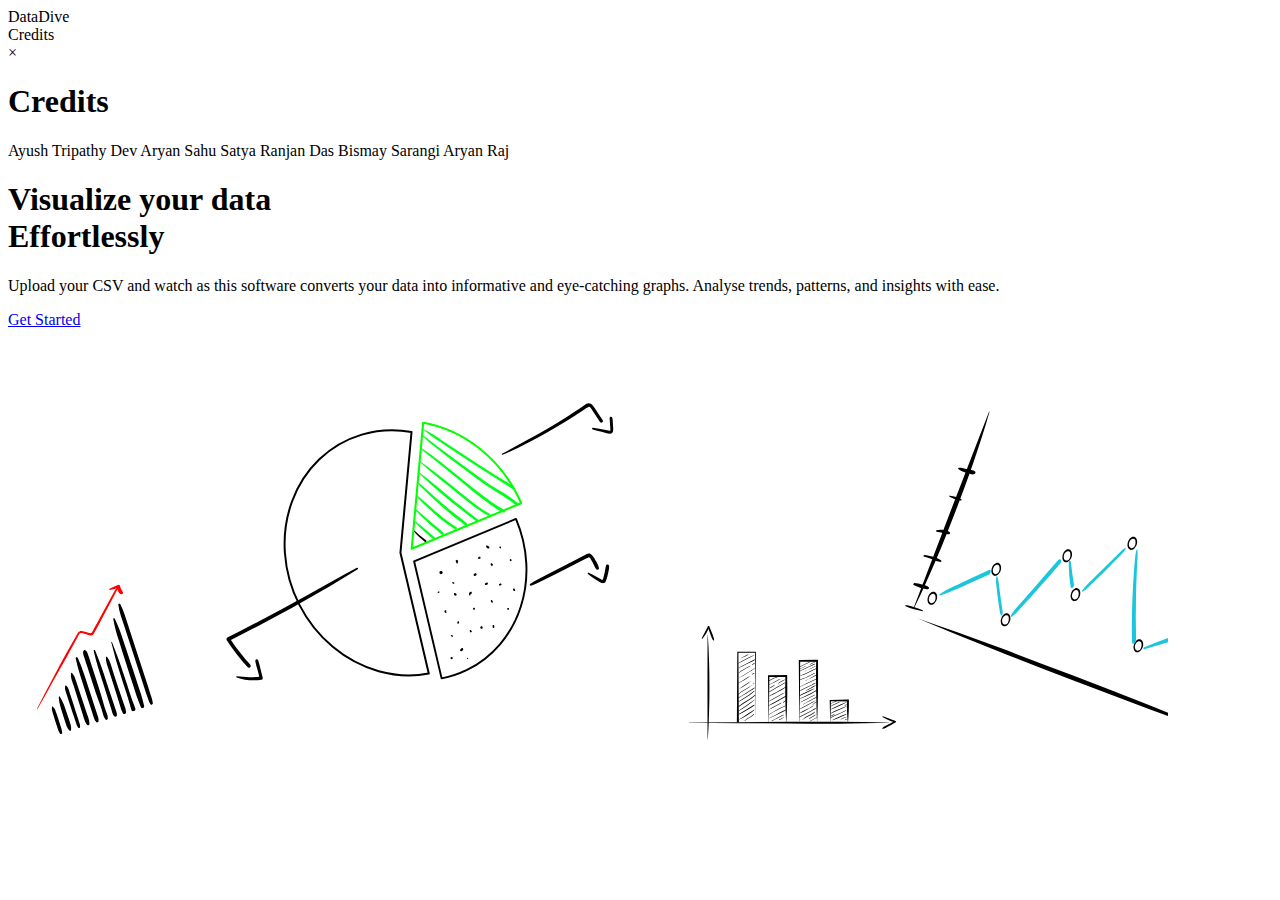
==== index.html @ 9f83707c "Add files via upload" ====
<!DOCTYPE html>
<html>

<head>
    <meta charset="utf-8">
    <meta http-equiv="X-UA-Compatible" content="IE=edge">
    <title>DataDive | Home</title>
    <base href="/">
    <meta name="description" content="">
    <meta name="viewport" content="width=device-width, initial-scale=1, shrink-to-fit=no">
    <link rel="icon" type="image/x-icon" href="./assets/favicon.ico">
    <link rel="stylesheet" href="/homepage/styles.css">
    <link href="https://fonts.googleapis.com/css2?family=Montserrat:wght@100;400;500;700&display=swap" rel="stylesheet">
</head>

<body>
    <div class="home-wrapper">
        <div class="nav-bar">
            <div><a class="logo">DataDive</a></div>
            <div><a id="credits-btn">Credits</a></div>
        </div>

        <div class="main-text-div">
            <div id="credits-modal">
                <div id="credits-modal-content">
                    <div id="credits-modal-close">&times;</div>
                    <h1>Credits</h1>
                    <div id="credit-names">
                        <span>Ayush Tripathy</span>
                        <span>Dev Aryan Sahu</span>
                        <span>Satya Ranjan Das</span>
                        <span>Bismay Sarangi</span>
                        <span>Aryan Raj</span>
                    </div>
                </div>
            </div>
            <h1>Visualize your data<br />
                Effortlessly</h1>
            <p>
                Upload your CSV and watch as this software converts your data into informative and
                eye-catching graphs. Analyse trends, patterns, and insights with ease.
            </p>

            <a class="go-to-editor-btn" href="editor/index.html">Get Started</a>
        </div>

        <img id="asset-1" src="./assets/Asset31.svg" alt="asset-1" />
        <img id="asset-2" src="./assets/Asset21.svg" alt="asset-2" />
        <img id="asset-3" src="./assets/Asset41.svg" alt="asset-3" />
        <img id="asset-4" src="./assets/Layer2.svg" alt="asset-4" />
    </div>

    <script>
        const creditsBtn = document.getElementById("credits-btn");
        const creditsModal = document.getElementById("credits-modal");
        const creditsModalClose = document.getElementById("credits-modal-close");

        creditsBtn.addEventListener("click", () => {
            creditsModal.style.display = "block";
        });

        creditsModalClose.addEventListener("click", () => {
            creditsModal.style.display = "none";
        });
    </script>
</body>

</html>
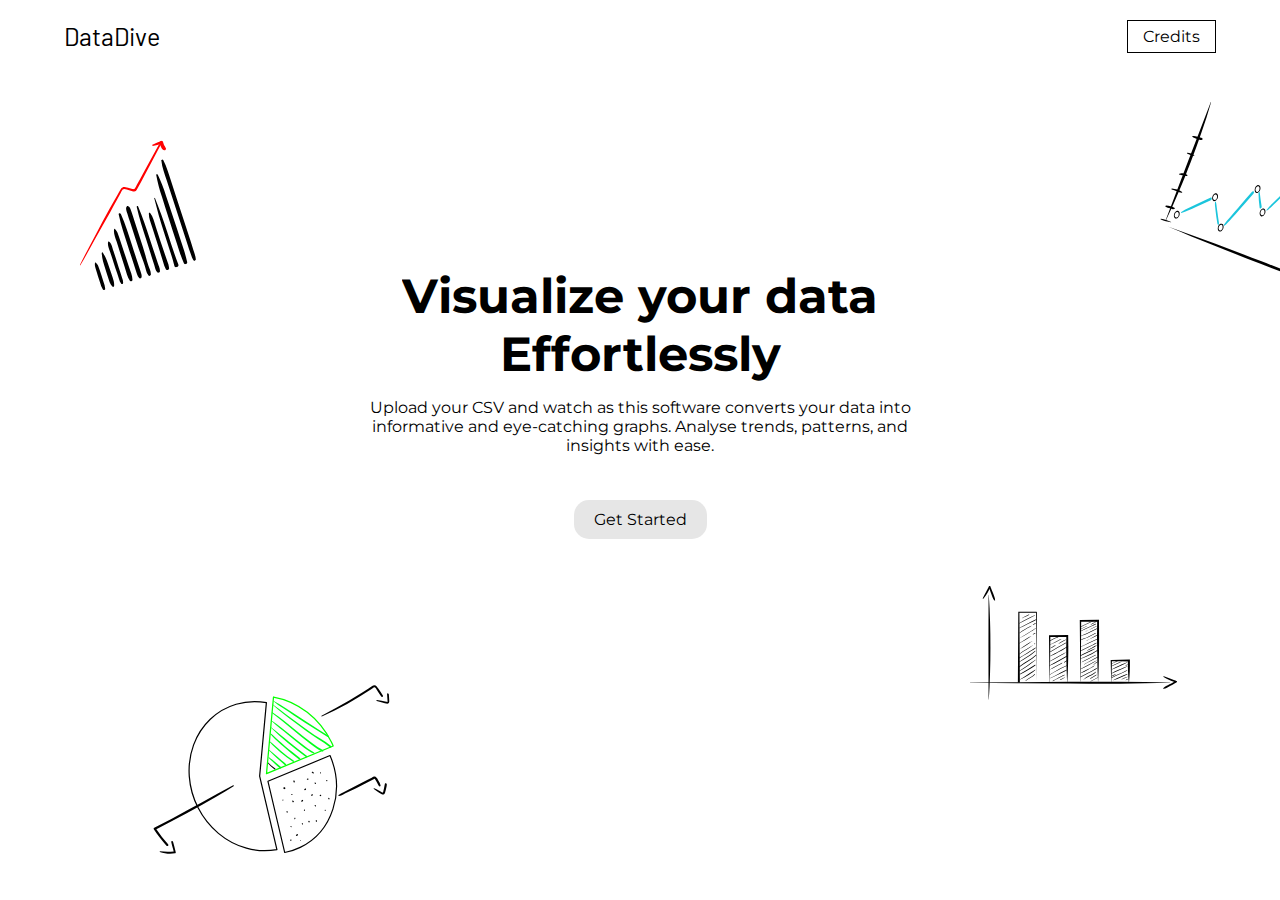
==== commit 52ea39ff: "Update index.html" ====
--- a/index.html
+++ b/index.html
@@ -5,11 +5,10 @@
     <meta charset="utf-8">
     <meta http-equiv="X-UA-Compatible" content="IE=edge">
     <title>DataDive | Home</title>
-    <base href="/">
     <meta name="description" content="">
     <meta name="viewport" content="width=device-width, initial-scale=1, shrink-to-fit=no">
     <link rel="icon" type="image/x-icon" href="./assets/favicon.ico">
-    <link rel="stylesheet" href="/homepage/styles.css">
+    <link rel="stylesheet" href="styles.css">
     <link href="https://fonts.googleapis.com/css2?family=Montserrat:wght@100;400;500;700&display=swap" rel="stylesheet">
 </head>
 
@@ -65,4 +64,4 @@
     </script>
 </body>
 
-</html>+</html>
--- a/styles.css
+++ b/styles.css
@@ -0,0 +1,211 @@
+@import url('https://fonts.googleapis.com/css2?family=Barlow:wght@400;500;700&display=swap');
+
+* {
+    box-sizing: border-box;
+    padding: 0;
+    margin: 0;
+    overflow: hidden;
+}
+
+body {
+    width: 100%;
+}
+
+.home-wrapper {
+    width: 100%;
+    height: 100vh;
+    padding: 1rem 4rem;
+    font-family: 'Montserrat', sans-serif;
+}
+
+.nav-bar {
+    height: 40px;
+    display: flex;
+    flex-direction: row;
+    align-items: center;
+    justify-content: space-between;
+}
+
+.logo {
+    font-size: 25px;
+    font-family: 'Barlow', sans-serif;
+}
+
+.main-text-div {
+    height: 80%;
+    display: flex;
+    flex-direction: column;
+    align-items: center;
+    justify-content: center;
+    gap: 15px;
+}
+
+.main-text-div h1 {
+    text-align: center;
+    font-size: 48px;
+}
+
+.main-text-div p {
+    width: 50%;
+    text-align: center;
+}
+
+.main-text-div .go-to-editor-btn {
+    margin-top: 30px;
+    padding: 10px 20px;
+    /* border: 1px solid rgba(64, 64, 64, 1); */
+    border-radius: 15px;
+    text-decoration: none;
+    color: #000;
+    background-color: #E6E6E6;
+    font-weight: 400;
+}
+
+.main-text-div .go-to-editor-btn:hover {
+    cursor: pointer;
+    background-color: #e2e1e1;
+}
+
+#asset-1 {
+    position: absolute;
+    left: 4vw;
+    top: 140px;
+}
+
+#asset-2 {
+    position: absolute;
+    left: 9vw;
+    bottom: 10px;
+    height: 250px;
+}
+
+#asset-3 {
+    position: absolute;
+    bottom: 200px;
+    right: 8vw;
+}
+
+#asset-4 {
+    height: 200px;
+    position: absolute;
+    top: 100px;
+    right: 0;
+    margin-right: -3vw;
+}
+
+#credits-btn {
+    padding: 6px 15px;
+    border: 1px solid #000 !important;
+    border-radius: 0;
+    height: max-content;
+    display: block;
+}
+
+#credits-btn:hover {
+    cursor: pointer;
+}
+
+#credits-modal {
+    position: fixed;
+    z-index: 1000;
+    top: 0;
+    left: 0;
+    width: 100vw;
+    height: 100vh;
+    background-color: rgba(0, 0, 0, 0.5);
+    display: none;
+    align-items: center;
+    justify-content: center;
+}
+
+#credits-modal-content {
+    position: fixed;
+    top: 50%;
+    left: 50%;
+    transform: translate(-50%, -50%);
+    width: 400px;
+    height: max-content;
+    background-color: #fff;
+    border-radius: 10px;
+    padding: 20px;
+    position: relative;
+}
+
+#credits-modal-close {
+    position: absolute;
+    top: 10px;
+    right: 10px;
+    font-size: 50px;
+    cursor: pointer;
+}
+
+#credit-names {
+    margin-top: 30px;
+    display: flex;
+    flex-direction: column;
+    align-items: center;
+    gap: 10px;
+    justify-content: center;
+}
+
+#credit-names span {
+    font-size: 20px;
+}
+
+@media screen and (max-width: 870px) {
+    .main-text-div h1 {
+        font-size: 36px;
+    }
+
+    .main-text-div p {
+        width: 70%;
+    }
+}
+
+@media screen and (max-width: 600px) {
+    .home-wrapper {
+        padding: 1rem 2rem;
+        width: 100%;
+        overflow-x: hidden;
+        position: relative;
+    }
+
+    .main-text-div {
+        height: 100%;
+    }
+
+    .main-text-div p {
+        width: 80%;
+        line-height: 1.5;
+    }
+
+    #asset-1 {
+        position: absolute;
+        left: 0;
+        top: 140px;
+        margin-left: -90px;
+    }
+
+    #asset-2 {
+        position: absolute;
+        left: 0;
+        margin-left: -100px;
+        bottom: -5%;
+        height: 250px;
+    }
+
+    #asset-3 {
+        position: absolute;
+        bottom: 200px;
+        right: -30%;
+        /* margin-right: -100px; */
+    }
+
+    #asset-4 {
+        height: 20%;
+        position: absolute;
+        top: 100px;
+        right: 0;
+        margin-right: -50px;
+    }
+}